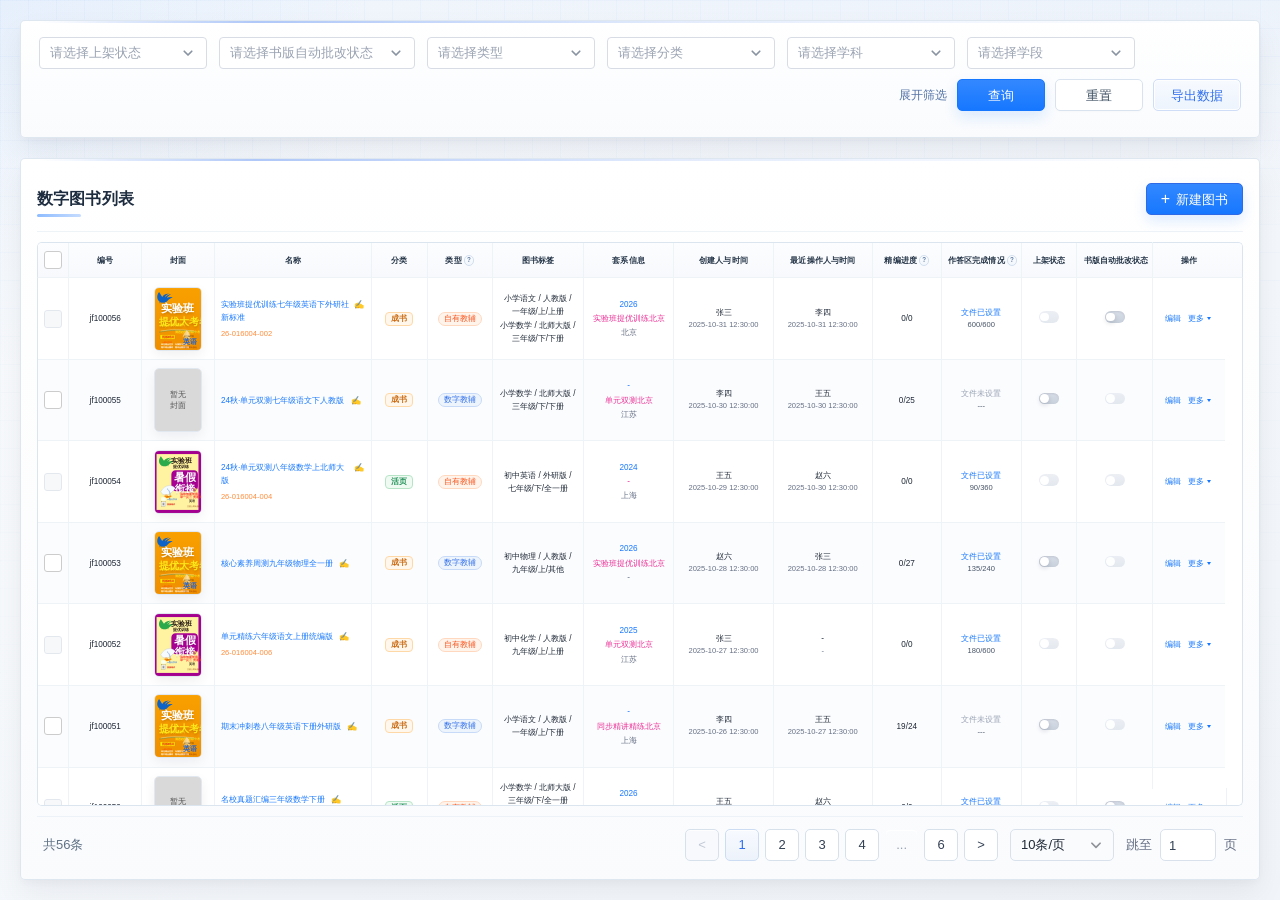
==== 数字图书列表/index.html @ e760d08a "Configure Pages artifact and entrypoint Agent-Logs-Url: https://github.com/chenjunsong2008/html-depl" ====
<!doctype html>
<html lang="zh-CN">
  <head>
    <meta charset="UTF-8" />
    <meta http-equiv="refresh" content="0; url=./book-list.html" />
    <meta name="viewport" content="width=device-width, initial-scale=1.0" />
    <title>数字图书列表</title>
    <script>
      window.location.replace("./book-list.html");
    </script>
  </head>
  <body>
    <p>正在跳转到数字图书列表，若未自动跳转，请<a href="./book-list.html">点击这里</a>。</p>
  </body>
</html>
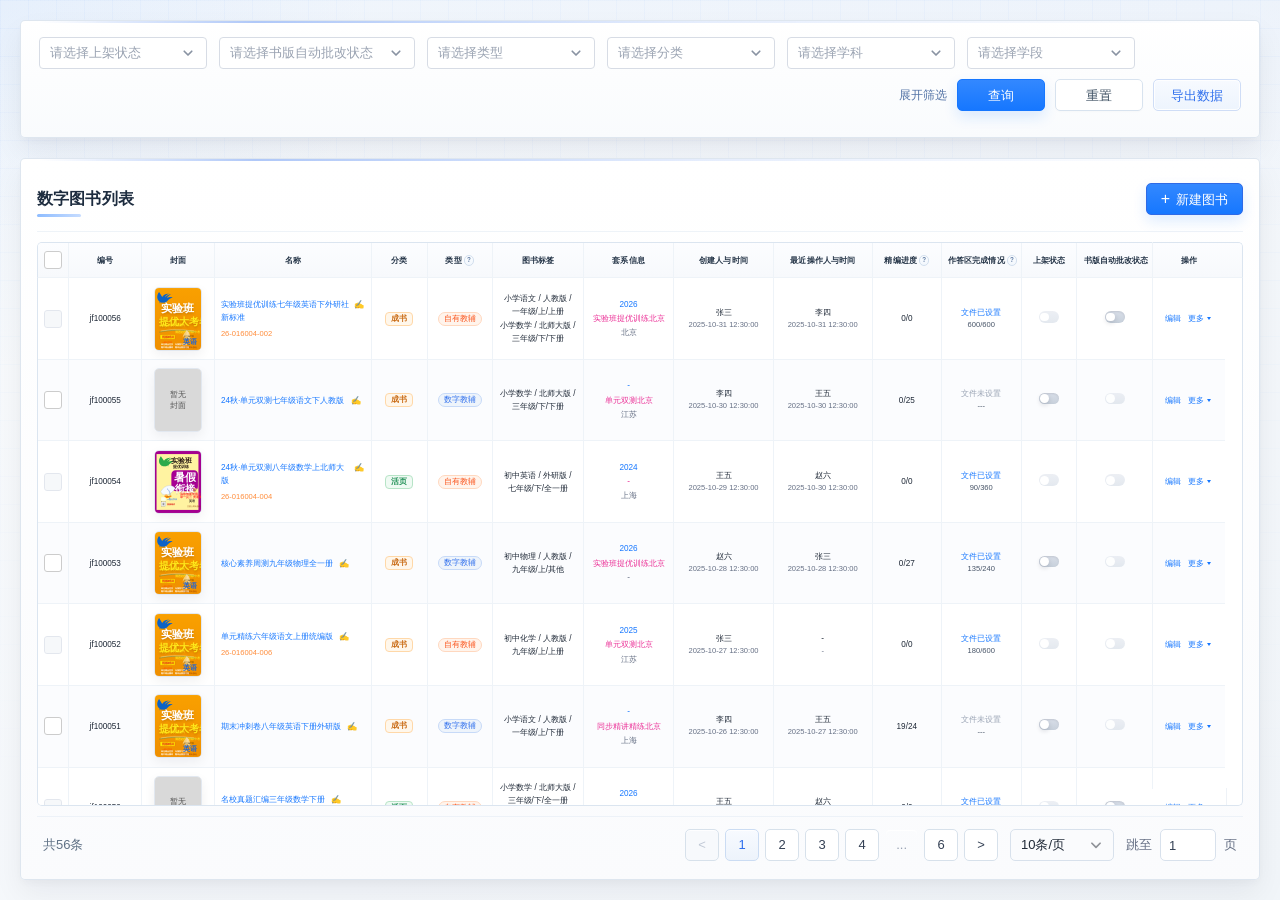
==== commit f52e2cca: "Improve Pages redirect accessibility Agent-Logs-Url: https://github.com/chenjunsong2008/html-deploy-" ====
--- a/数字图书列表/index.html
+++ b/数字图书列表/index.html
@@ -10,6 +10,6 @@
     </script>
   </head>
   <body>
-    <p>正在跳转到数字图书列表，若未自动跳转，请<a href="./book-list.html">点击这里</a>。</p>
+    <p>正在跳转到数字图书列表，若未自动跳转，请<a href="./book-list.html" aria-label="手动打开数字图书列表页面">点击这里手动打开页面</a>。</p>
   </body>
 </html>
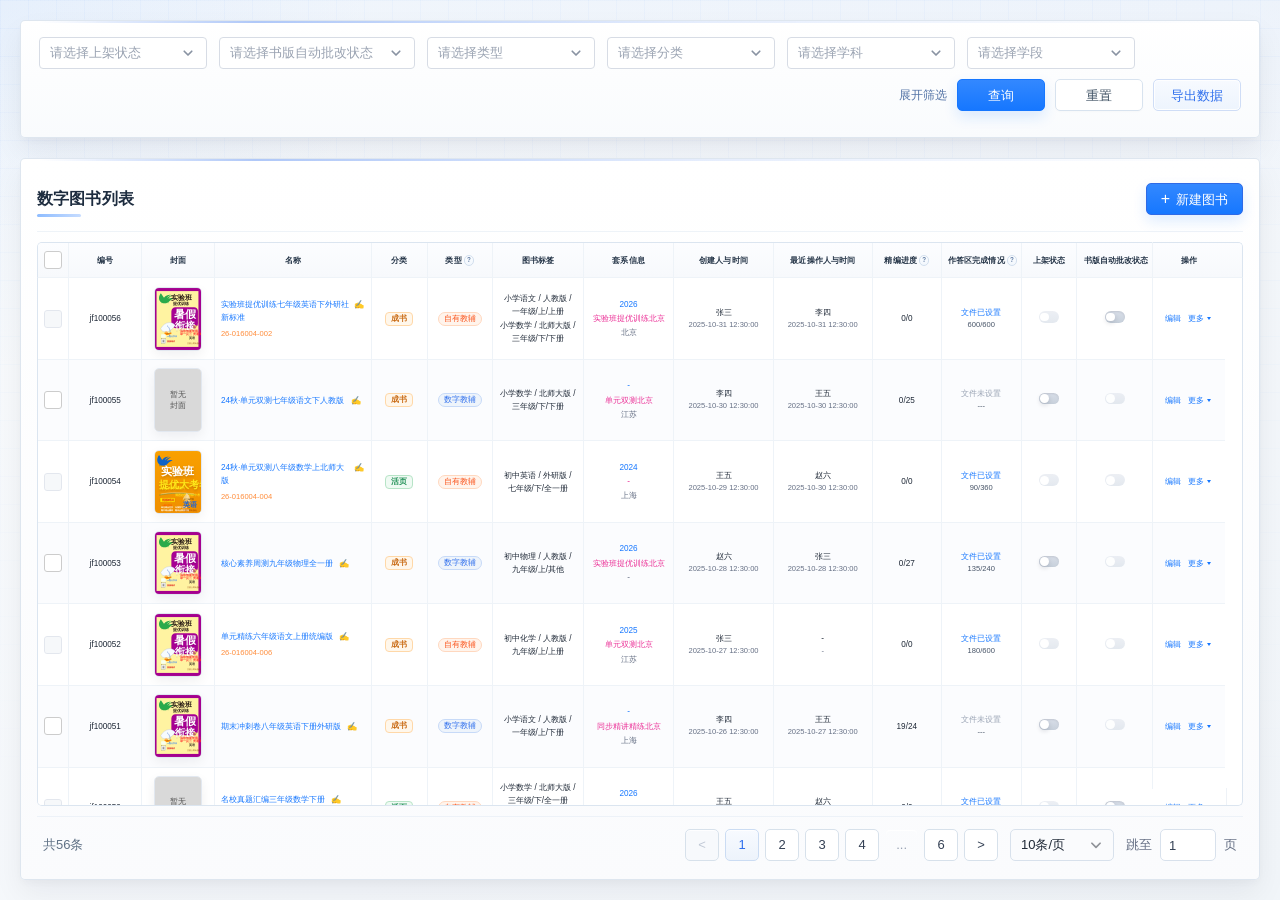
==== commit 2452f863: "Refine Pages fallback markup Agent-Logs-Url: https://github.com/chenjunsong2008/html-deploy-demo/ses" ====
--- a/数字图书列表/index.html
+++ b/数字图书列表/index.html
@@ -10,6 +10,9 @@
     </script>
   </head>
   <body>
-    <p>正在跳转到数字图书列表，若未自动跳转，请<a href="./book-list.html" aria-label="手动打开数字图书列表页面">点击这里手动打开页面</a>。</p>
+    <p><a href="./book-list.html" aria-label="手动打开数字图书列表页面">如未自动跳转，请点击这里手动打开页面</a>。</p>
+    <noscript>
+      <p>浏览器已禁用脚本，如未自动跳转，请使用上方链接进入数字图书列表。</p>
+    </noscript>
   </body>
 </html>
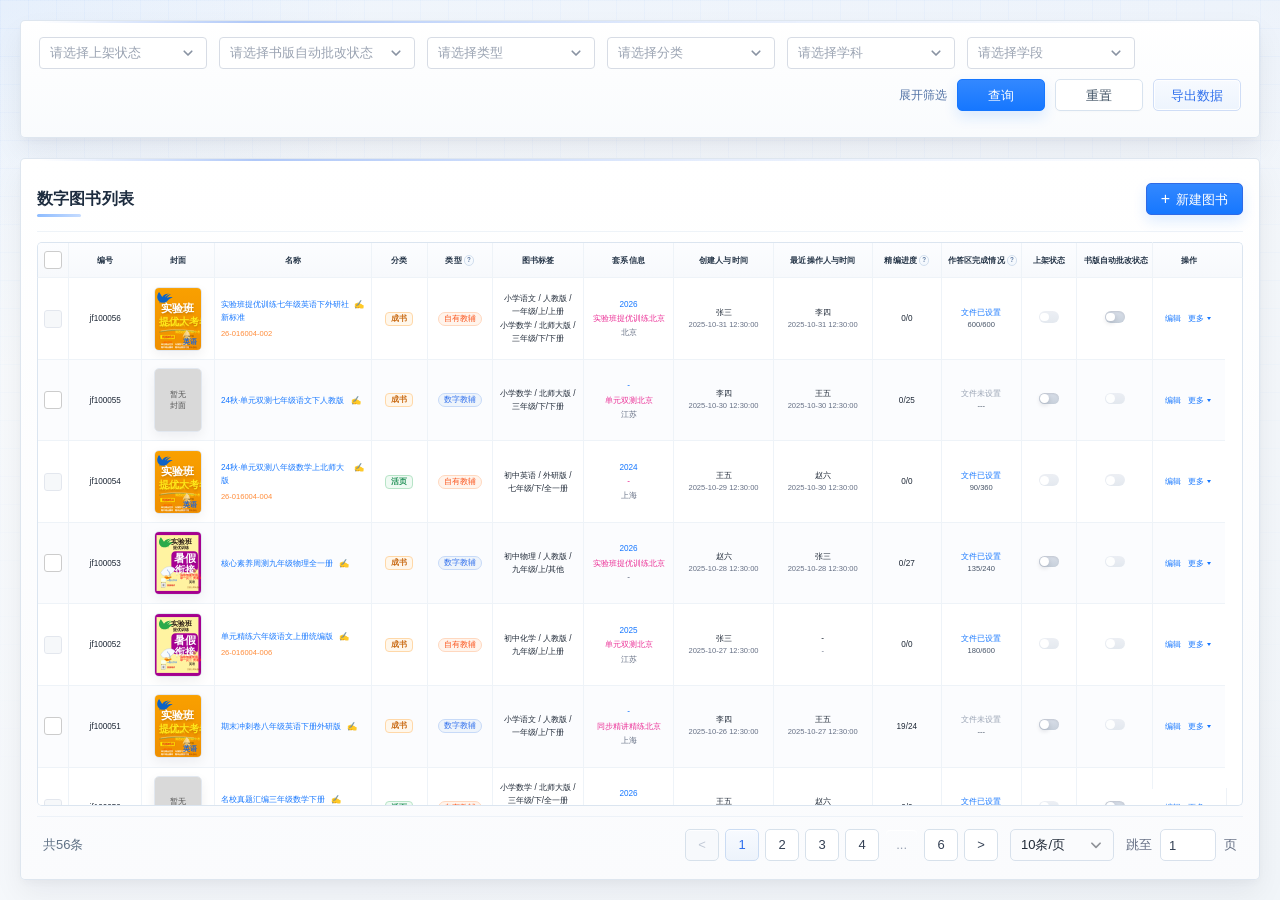
==== commit ec62c938: "Simplify redirect link labeling Agent-Logs-Url: https://github.com/chenjunsong2008/html-deploy-demo/" ====
--- a/数字图书列表/index.html
+++ b/数字图书列表/index.html
@@ -10,7 +10,7 @@
     </script>
   </head>
   <body>
-    <p><a href="./book-list.html" aria-label="手动打开数字图书列表页面">如未自动跳转，请点击这里手动打开页面</a>。</p>
+    <p><a href="./book-list.html">如未自动跳转，请点击这里手动打开页面</a>。</p>
     <noscript>
       <p>浏览器已禁用脚本，如未自动跳转，请使用上方链接进入数字图书列表。</p>
     </noscript>
